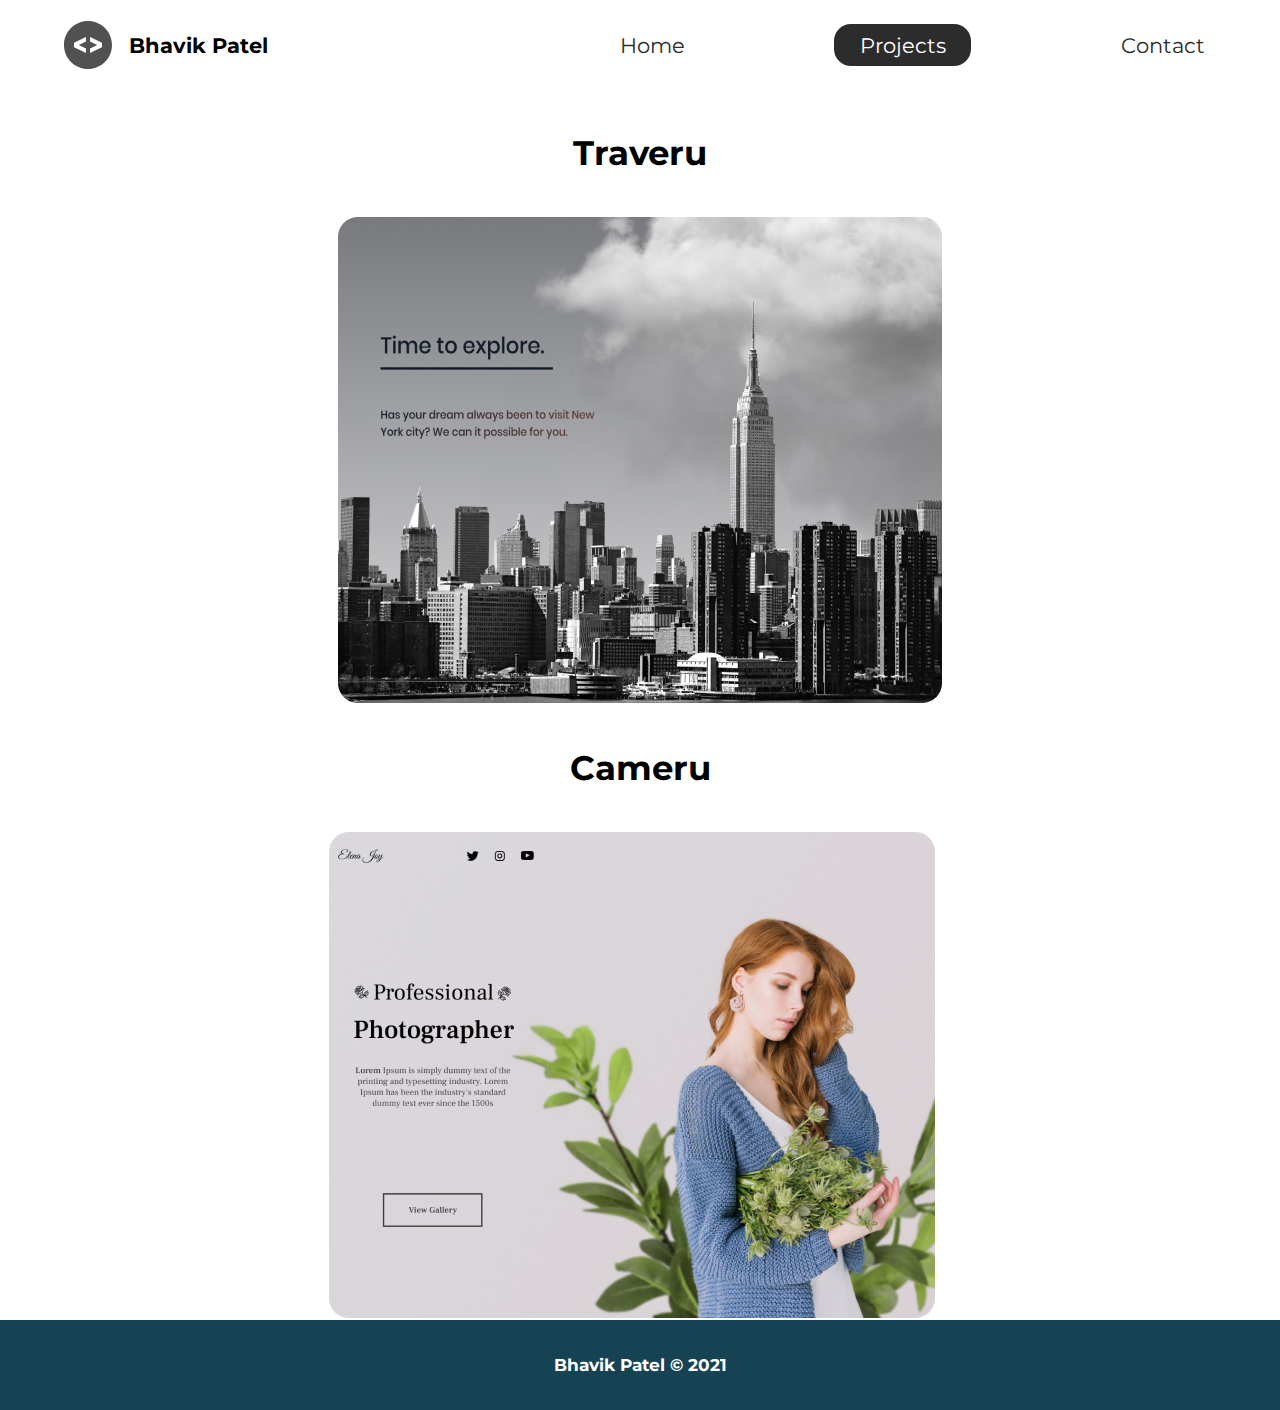
==== project/index.html @ 5aa4e838 "Add files via upload" ====
<!DOCTYPE html>
<html lang="en">

<head>
    <meta charset="UTF-8" />
    <meta http-equiv="X-UA-Compatible" content="IE=edge" />
    <meta name="viewport" content="width=device-width, initial-scale=1.0" />
    <meta name="description"
        content="Bhavik Patel is a front end web developer who specializes in html, css and Javascript" />
    <title>Bhavik Patel | Web Developer</title>
    <meta name=" robots" content="index,follow" />
    <link rel="icon" href="../icons/code.svg" />
    <link rel="preconnect" href="https://fonts.gstatic.com">
    <link href="https://fonts.googleapis.com/css2?family=Montserrat:wght@400;500&display=swap" rel="stylesheet">
    <link rel="stylesheet" href="../styles/style.css">
</head>

<body>
    <header class="main-head">
        <nav>
            <div class="logo">
                <img src="../icons/code.svg" alt="logo">
                <h1>Bhavik Patel</h1>
            </div>
            <ul>
                <li><a href="../index.html">Home</a></li>
                <li><a class="active" href="./index.html">Projects</a></li>
                <li><a href="../contact/">Contact</a></li>

            </ul>
        </nav>
    </header>
    <section class="projects">
        <div class="traveru">
            <h2>Traveru</h2>
            <img src="../img/travelly.jpg" alt="traveru project">
        </div>
        <div class="cameru">
            <h2>Cameru</h2>
            <img src="../img/elena-joy.jpg" alt="cameru project">
        </div>
    </section>
    <footer>
        <h4> Bhavik Patel &copy; 2021</h4>
    </footer>
</body>

</html>
---- styles/style.css ----
* {
  margin: 0%;
  padding: 0;
  -webkit-box-sizing: border-box;
          box-sizing: border-box;
}

html {
  font-size: 62.5%;
}

body {
  font-family: "Montserrat", sans-serif;
}

h1 {
  font-size: 2.5rem;
}

li,
button,
label,
input,
p {
  font-size: 2.5rem;
  text-decoration: none;
}

h2 {
  font-size: 4rem;
}

h3 {
  font-size: 2.5rem;
}

h4,
h5 {
  font-size: 2rem;
}

ul {
  list-style-type: none;
}

a {
  text-decoration: none;
  color: #2c2c2c;
}

.main-head {
  width: 95%;
  margin: 0 0 0 auto;
}

nav {
  display: -webkit-box;
  display: -ms-flexbox;
  display: flex;
  -webkit-box-pack: justify;
      -ms-flex-pack: justify;
          justify-content: space-between;
  -webkit-box-align: center;
      -ms-flex-align: center;
          align-items: center;
  -webkit-box-orient: horizontal;
  -webkit-box-direction: normal;
      -ms-flex-direction: row;
          flex-direction: row;
  min-height: 10vh;
  width: 60%;
  -ms-flex-wrap: wrap;
      flex-wrap: wrap;
}

nav .logo {
  display: -webkit-box;
  display: -ms-flexbox;
  display: flex;
  -webkit-box-pack: start;
      -ms-flex-pack: start;
          justify-content: flex-start;
  -webkit-box-align: center;
      -ms-flex-align: center;
          align-items: center;
  -webkit-box-orient: horizontal;
  -webkit-box-direction: normal;
      -ms-flex-direction: row;
          flex-direction: row;
  -webkit-box-flex: 1;
      -ms-flex: 1 1 10rem;
          flex: 1 1 10rem;
}

nav .logo h1 {
  margin: 2rem;
}

nav ul {
  display: -webkit-box;
  display: -ms-flexbox;
  display: flex;
  -ms-flex-pack: distribute;
      justify-content: space-around;
  -webkit-box-align: center;
      -ms-flex-align: center;
          align-items: center;
  -webkit-box-orient: horizontal;
  -webkit-box-direction: normal;
      -ms-flex-direction: row;
          flex-direction: row;
  -webkit-box-flex: 1;
      -ms-flex: 1 1 40rem;
          flex: 1 1 40rem;
}

.intro {
  min-height: 90vh;
  width: 90%;
  margin: auto;
  -ms-flex-wrap: wrap;
      flex-wrap: wrap;
  display: -webkit-box;
  display: -ms-flexbox;
  display: flex;
  -webkit-box-pack: justify;
      -ms-flex-pack: justify;
          justify-content: space-between;
  -webkit-box-align: center;
      -ms-flex-align: center;
          align-items: center;
  -webkit-box-orient: horizontal;
  -webkit-box-direction: normal;
      -ms-flex-direction: row;
          flex-direction: row;
}

.intro h2 {
  font-size: 8rem;
  padding-top: 2rem;
  background: -webkit-gradient(linear, left top, right top, from(#38d39f), to(#38a4d3));
  background: linear-gradient(left, #38d39f, #38a4d3);
  background-clip: text;
  -webkit-text-fill-color: transparent;
  display: inline-block;
}

.intro h3 {
  font-size: 6rem;
  padding: 2rem 0rem;
}

.intro p {
  padding-top: 2rem;
  color: #2c2c2c;
}

.splash {
  position: absolute;
  top: 0%;
  right: 0%;
  height: 100%;
  z-index: -1;
}

.intro-social {
  margin-top: 4rem;
}

.intro-social a {
  margin-right: 5rem;
}

.active {
  background: #2c2c2c;
  color: white;
  padding: 1rem 3rem;
  border-radius: 2rem;
}

.intro-text,
.intro-images {
  -webkit-box-flex: 1;
      -ms-flex: 1 1 40rem;
          flex: 1 1 40rem;
}

#plant-left {
  -webkit-animation: plant 1.5s ease infinite alternate;
          animation: plant 1.5s ease infinite alternate;
}

#plant-right {
  -webkit-animation: plant 1.5s ease infinite alternate 0.5s;
          animation: plant 1.5s ease infinite alternate 0.5s;
}

#me {
  -webkit-animation: me 2s linear infinite alternate;
          animation: me 2s linear infinite alternate;
  -webkit-transform-origin: bottom;
          transform-origin: bottom;
}

#clock-arrow {
  -webkit-animation: clock 1.5s linear infinite;
          animation: clock 1.5s linear infinite;
  transform-box: fill-box;
  -webkit-transform-origin: bottom;
          transform-origin: bottom;
}

@-webkit-keyframes plant {
  from {
    -webkit-transform: translateY(0%);
            transform: translateY(0%);
  }
  to {
    -webkit-transform: translateY(-30%);
            transform: translateY(-30%);
  }
}

@keyframes plant {
  from {
    -webkit-transform: translateY(0%);
            transform: translateY(0%);
  }
  to {
    -webkit-transform: translateY(-30%);
            transform: translateY(-30%);
  }
}

@-webkit-keyframes me {
  from {
    -webkit-transform: rotateZ(-2deg);
            transform: rotateZ(-2deg);
  }
  to {
    -webkit-transform: rotateZ(2deg);
            transform: rotateZ(2deg);
  }
}

@keyframes me {
  from {
    -webkit-transform: rotateZ(-2deg);
            transform: rotateZ(-2deg);
  }
  to {
    -webkit-transform: rotateZ(2deg);
            transform: rotateZ(2deg);
  }
}

@-webkit-keyframes clock {
  from {
    -webkit-transform: rotateZ(0deg);
            transform: rotateZ(0deg);
  }
  to {
    -webkit-transform: rotateZ(360deg);
            transform: rotateZ(360deg);
  }
}

@keyframes clock {
  from {
    -webkit-transform: rotateZ(0deg);
            transform: rotateZ(0deg);
  }
  to {
    -webkit-transform: rotateZ(360deg);
            transform: rotateZ(360deg);
  }
}

.projects {
  width: 90%;
  margin: auto;
  min-height: 90vh;
  display: -webkit-box;
  display: -ms-flexbox;
  display: flex;
  -webkit-box-pack: justify;
      -ms-flex-pack: justify;
          justify-content: space-between;
  -webkit-box-align: center;
      -ms-flex-align: center;
          align-items: center;
  -webkit-box-orient: horizontal;
  -webkit-box-direction: normal;
      -ms-flex-direction: row;
          flex-direction: row;
  -ms-flex-wrap: wrap;
      flex-wrap: wrap;
  text-align: center;
}

.projects h2 {
  margin: 5rem;
}

.traveru,
.cameru {
  -webkit-box-flex: 1;
      -ms-flex: 1 1 40rem;
          flex: 1 1 40rem;
}

.form-section {
  min-height: 80vh;
  display: -webkit-box;
  display: -ms-flexbox;
  display: flex;
  -webkit-box-pack: center;
      -ms-flex-pack: center;
          justify-content: center;
  -webkit-box-align: center;
      -ms-flex-align: center;
          align-items: center;
  -webkit-box-orient: horizontal;
  -webkit-box-direction: normal;
      -ms-flex-direction: row;
          flex-direction: row;
  margin-top: 3rem;
}

.form-section form {
  padding: 3rem 10rem;
  -webkit-box-shadow: 0px 10px 10px rgba(0, 0, 0, 0.2), 0px 20px 40px rgba(0, 0, 0, 0.2);
          box-shadow: 0px 10px 10px rgba(0, 0, 0, 0.2), 0px 20px 40px rgba(0, 0, 0, 0.2);
  display: -webkit-box;
  display: -ms-flexbox;
  display: flex;
  -webkit-box-pack: center;
      -ms-flex-pack: center;
          justify-content: center;
  -webkit-box-align: center;
      -ms-flex-align: center;
          align-items: center;
  -webkit-box-orient: vertical;
  -webkit-box-direction: normal;
      -ms-flex-direction: column;
          flex-direction: column;
  border-radius: 2rem;
}

.form-section form input,
.form-section form textarea {
  margin: 2rem;
}

.form-section form input:focus,
.form-section form textarea:focus {
  outline: 2px solid #2c2c2c;
}

.form-section form textarea {
  font-family: "Montserrat", sans-serif;
  font-size: 2rem;
}

.form-section form button {
  width: 100%;
  padding: 2rem;
  background: #154353;
  color: white;
  cursor: pointer;
}

.form-section form button:focus {
  background: #33696b;
}

footer {
  background: #154353;
  color: white;
  min-height: 10vh;
  padding: 0% 5%;
  display: -webkit-box;
  display: -ms-flexbox;
  display: flex;
  -webkit-box-pack: center;
      -ms-flex-pack: center;
          justify-content: center;
  -webkit-box-align: center;
      -ms-flex-align: center;
          align-items: center;
  -webkit-box-orient: horizontal;
  -webkit-box-direction: normal;
      -ms-flex-direction: row;
          flex-direction: row;
}

@media screen and (max-width: 1332px) {
  html {
    font-size: 53%;
  }
  .splash {
    display: none;
  }
  svg {
    width: 80%;
  }
  nav {
    width: 100%;
  }
}

@media screen and (max-width: 754px) {
  html {
    font-size: 45%;
  }
  svg {
    height: 60%;
  }
  .main-head {
    width: 100%;
  }
  nav .logo {
    display: -webkit-box;
    display: -ms-flexbox;
    display: flex;
    -webkit-box-pack: center;
        -ms-flex-pack: center;
            justify-content: center;
    -webkit-box-align: center;
        -ms-flex-align: center;
            align-items: center;
    -webkit-box-orient: vertical;
    -webkit-box-direction: normal;
        -ms-flex-direction: column;
            flex-direction: column;
    -webkit-box-flex: 1;
        -ms-flex: 1 1 20rem;
            flex: 1 1 20rem;
    margin: 2rem;
  }
  nav ul {
    -webkit-box-flex: 1;
        -ms-flex: 1 1 60rem;
            flex: 1 1 60rem;
    margin: 2rem 0rem;
  }
  .intro-text {
    margin-top: 5rem;
    text-align: center;
  }
  .intro-images {
    text-align: center;
  }
  .intro-social {
    display: -webkit-box;
    display: -ms-flexbox;
    display: flex;
    -webkit-box-pack: center;
        -ms-flex-pack: center;
            justify-content: center;
    -webkit-box-align: center;
        -ms-flex-align: center;
            align-items: center;
    -webkit-box-orient: horizontal;
    -webkit-box-direction: normal;
        -ms-flex-direction: row;
            flex-direction: row;
  }
  .intro-social a {
    margin: 2rem;
  }
  .cameru,
  .traveru {
    -webkit-box-flex: 1;
        -ms-flex: 1 1 5rem;
            flex: 1 1 5rem;
  }
  .cameru img,
  .traveru img {
    width: 100%;
    height: 100%;
  }
  form {
    padding: 0rem;
    width: 100%;
  }
}
/*# sourceMappingURL=style.css.map */
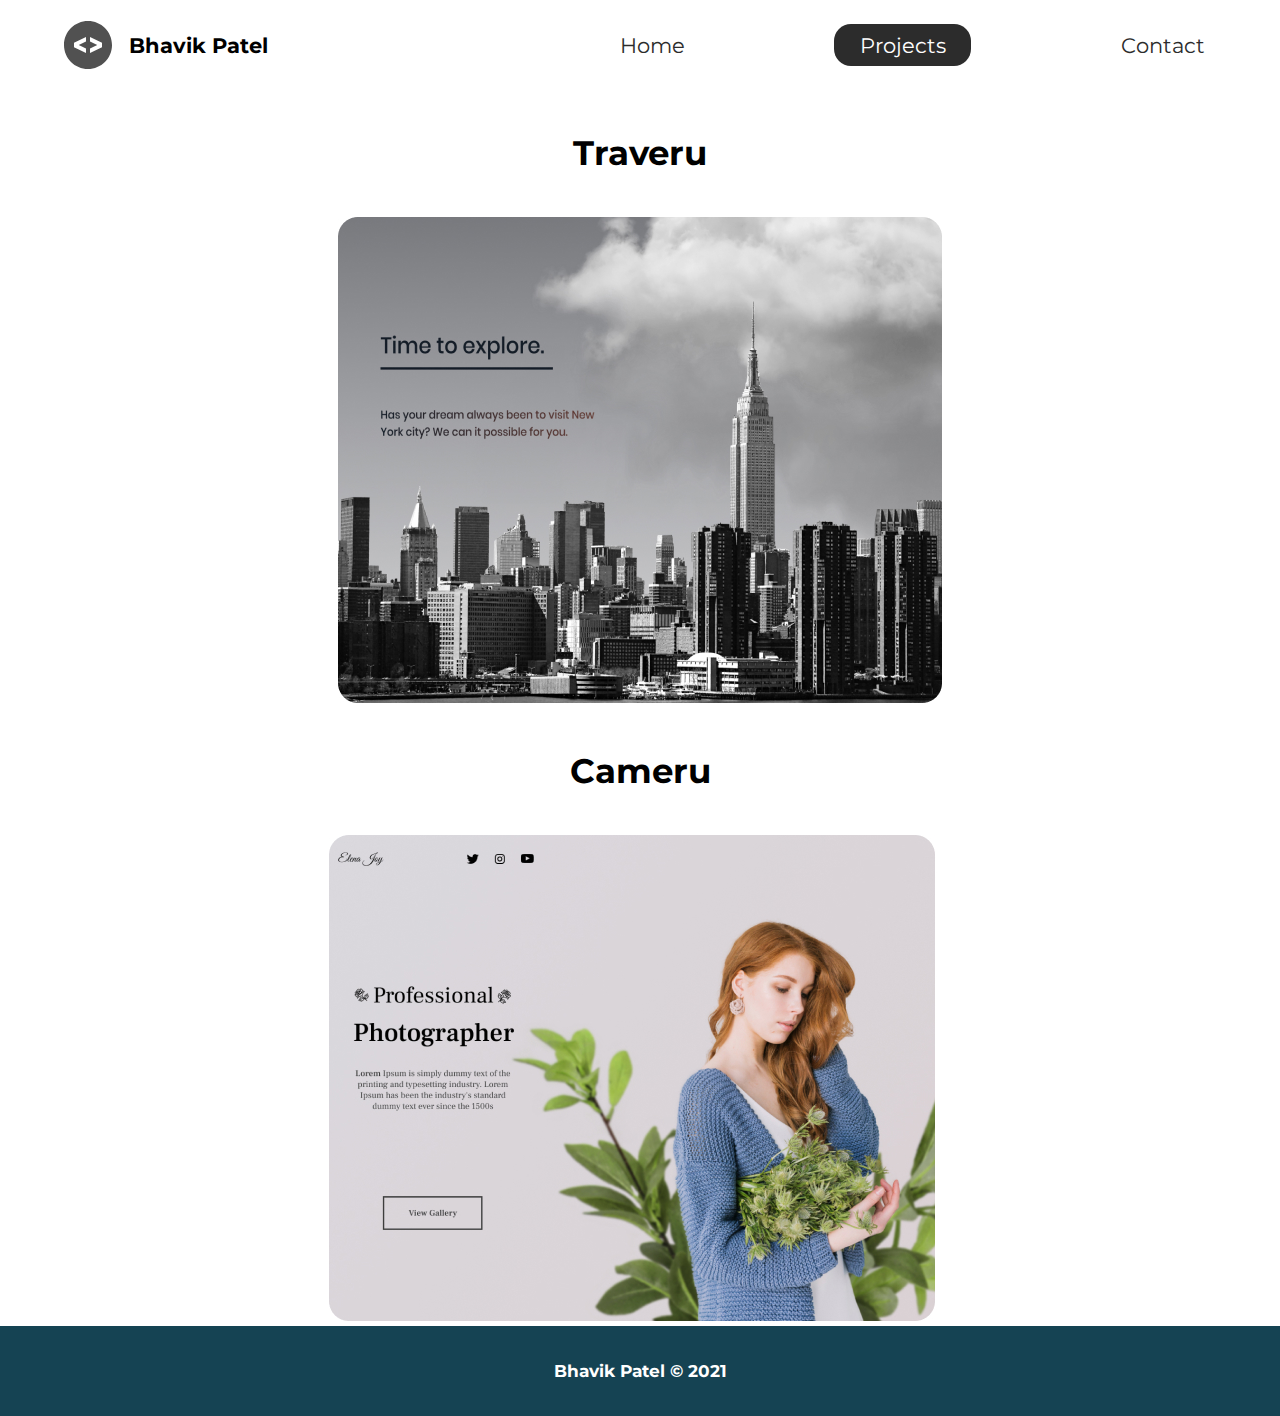
==== commit 8170379c: "Update index.html" ====
--- a/project/index.html
+++ b/project/index.html
@@ -30,14 +30,18 @@
             </ul>
         </nav>
     </header>
-    <section class="projects">
+   <section class="projects">
         <div class="traveru">
             <h2>Traveru</h2>
-            <img src="../img/travelly.jpg" alt="traveru project">
+            <p><a href="https://traveru.netlify.app/">
+                    <img src="../img/travelly.jpg" alt="traveru project">
+                </a></p>
         </div>
         <div class="cameru">
             <h2>Cameru</h2>
-            <img src="../img/elena-joy.jpg" alt="cameru project">
+            <p><a href="https://cameru.netlify.app/">
+                    <img src="../img/elena-joy.jpg" alt="traveru project">
+                </a></p>
         </div>
     </section>
     <footer>
@@ -45,4 +49,4 @@
     </footer>
 </body>
 
-</html>+</html>
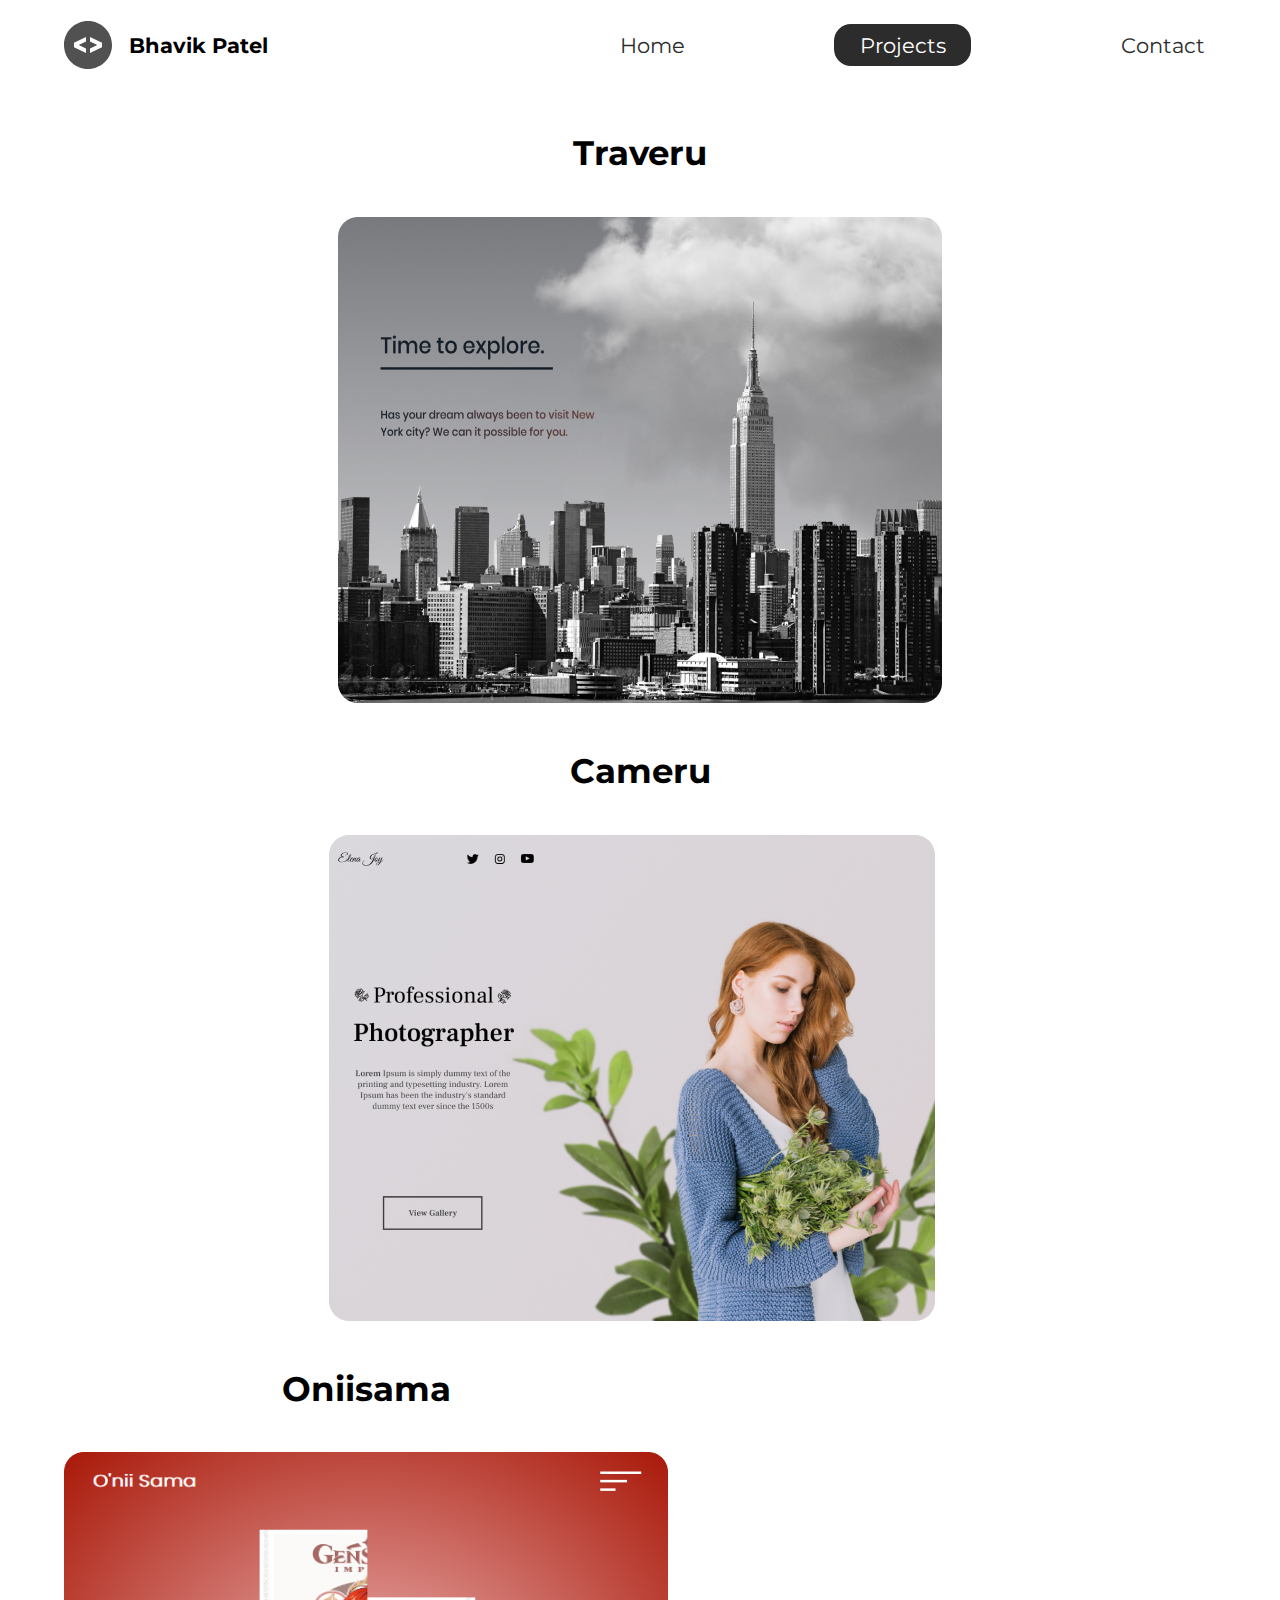
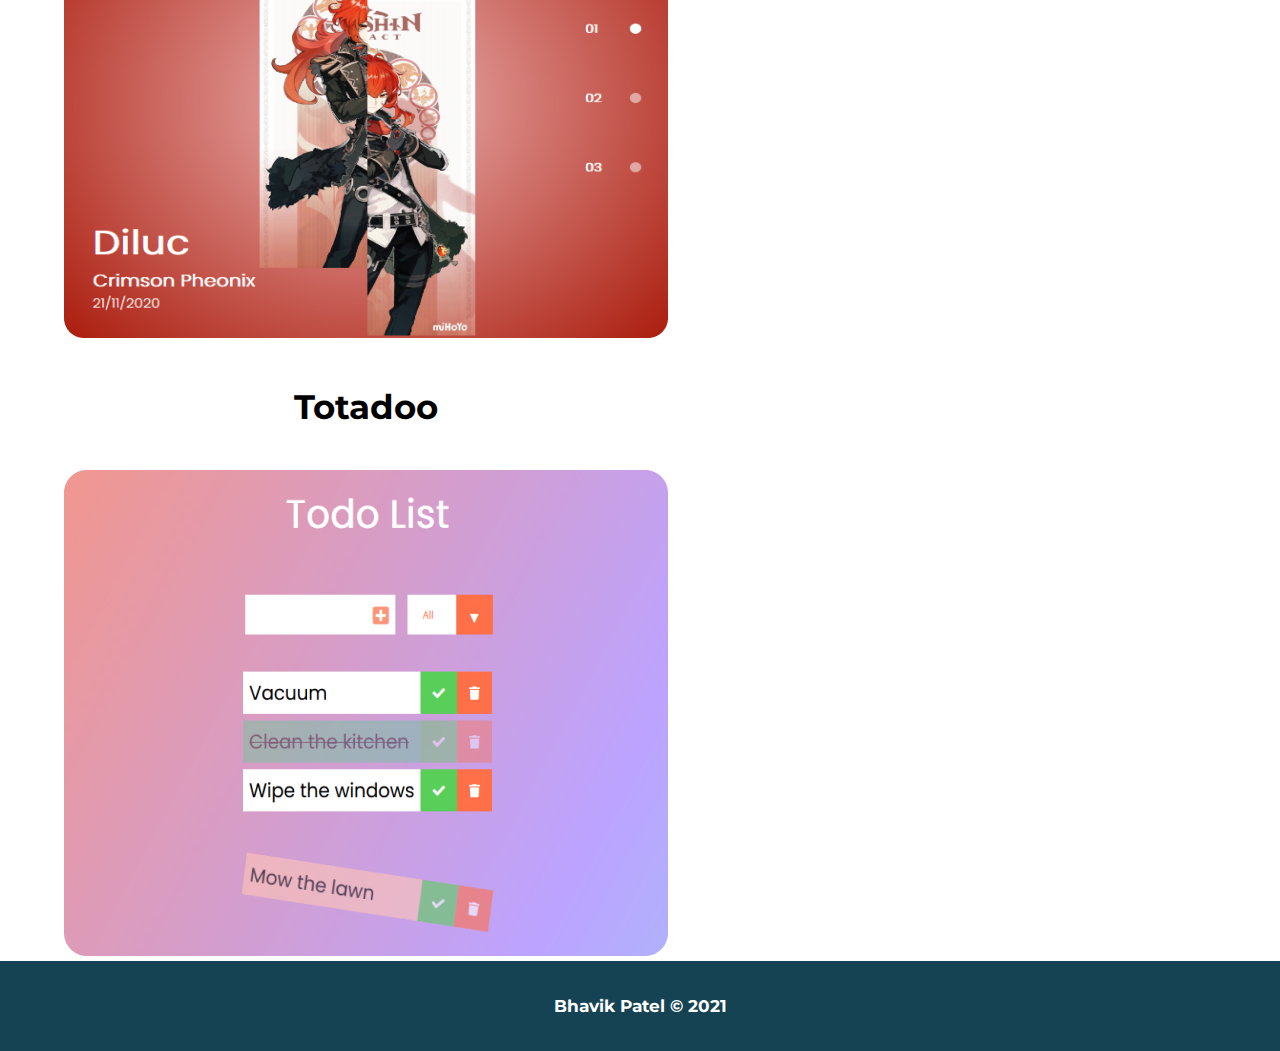
==== commit ced0cf28: "Add files via upload" ====
--- a/project/index.html
+++ b/project/index.html
@@ -30,7 +30,7 @@
             </ul>
         </nav>
     </header>
-   <section class="projects">
+    <section class="projects">
         <div class="traveru">
             <h2>Traveru</h2>
             <p><a href="https://traveru.netlify.app/">
@@ -43,10 +43,22 @@
                     <img src="../img/elena-joy.jpg" alt="traveru project">
                 </a></p>
         </div>
+        <div class="oniisama">
+            <h2>Oniisama</h2>
+            <p><a href="https://oniisama.netlify.app/">
+                    <img src="../img/genshin.jpg" alt="oniisama project">
+                </a></p>
+        </div>
+        <div class="todo">
+            <h2>Totadoo</h2>
+            <p><a href="https://totadoo.netlify.app/">
+                    <img src="../img/totadoo.jpg" alt="todo project">
+                </a></p>
+        </div>
     </section>
     <footer>
         <h4> Bhavik Patel &copy; 2021</h4>
     </footer>
 </body>
 
-</html>
+</html>